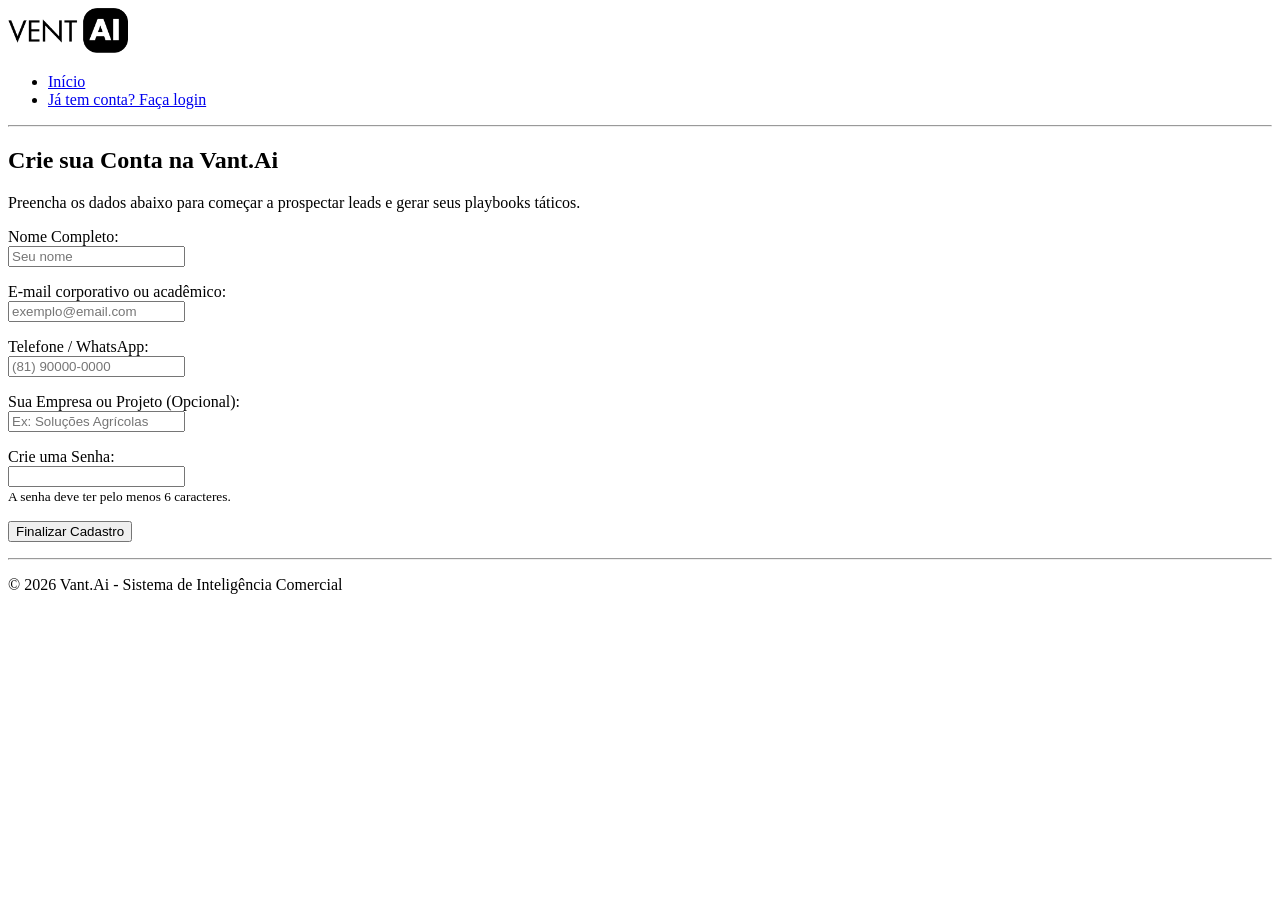
==== cadastro.html @ 5d200980 "Add files via upload" ====
<!DOCTYPE html>
<html lang="pt-BR">
<head>
    <meta charset="UTF-8">
    <title>Vant.Ai - Cadastro de Vendedor</title>
</head>
<body>

    <header>
        <img src="imagens/logo.png" width="120">
        
        <nav>
            <ul>
                <li><a href="index.html">Início</a></li>
                <li><a href="login.html">Já tem conta? Faça login</a></li>
            </ul>
        </nav>
    </header>

    <hr>

    <main>
        <section>
            <h2>Crie sua Conta na Vant.Ai</h2>
            <p>Preencha os dados abaixo para começar a prospectar leads e gerar seus playbooks táticos.</p>

            <form action="login.html" method="GET">
                <p>
                    <label for="nome">Nome Completo:</label><br>
                    <input type="text" id="nome" name="nome" required placeholder="Seu nome">
                </p>

                <p>
                    <label for="email">E-mail corporativo ou acadêmico:</label><br>
                    <input type="email" id="email" name="email" required placeholder="exemplo@email.com">
                </p>

                <p>
                    <label for="telefone">Telefone / WhatsApp:</label><br>
                    <input type="tel" id="telefone" name="telefone" required placeholder="(81) 90000-0000">
                </p>

                <p>
                    <label for="empresa">Sua Empresa ou Projeto (Opcional):</label><br>
                    <input type="text" id="empresa" name="empresa" placeholder="Ex: Soluções Agrícolas">
                </p>

                <p>
                    <label for="senha">Crie uma Senha:</label><br>
                    <input type="password" id="senha" name="senha" required minlength="6">
                    <br>
                    <small>A senha deve ter pelo menos 6 caracteres.</small>
                </p>

                <p>
                    <button type="submit">Finalizar Cadastro</button>
                </p>
            </form>
        </section>
    </main>

    <hr>

    <footer>
        <p>&copy; 2026 Vant.Ai - Sistema de Inteligência Comercial</p>
    </footer>

</body>
</html>
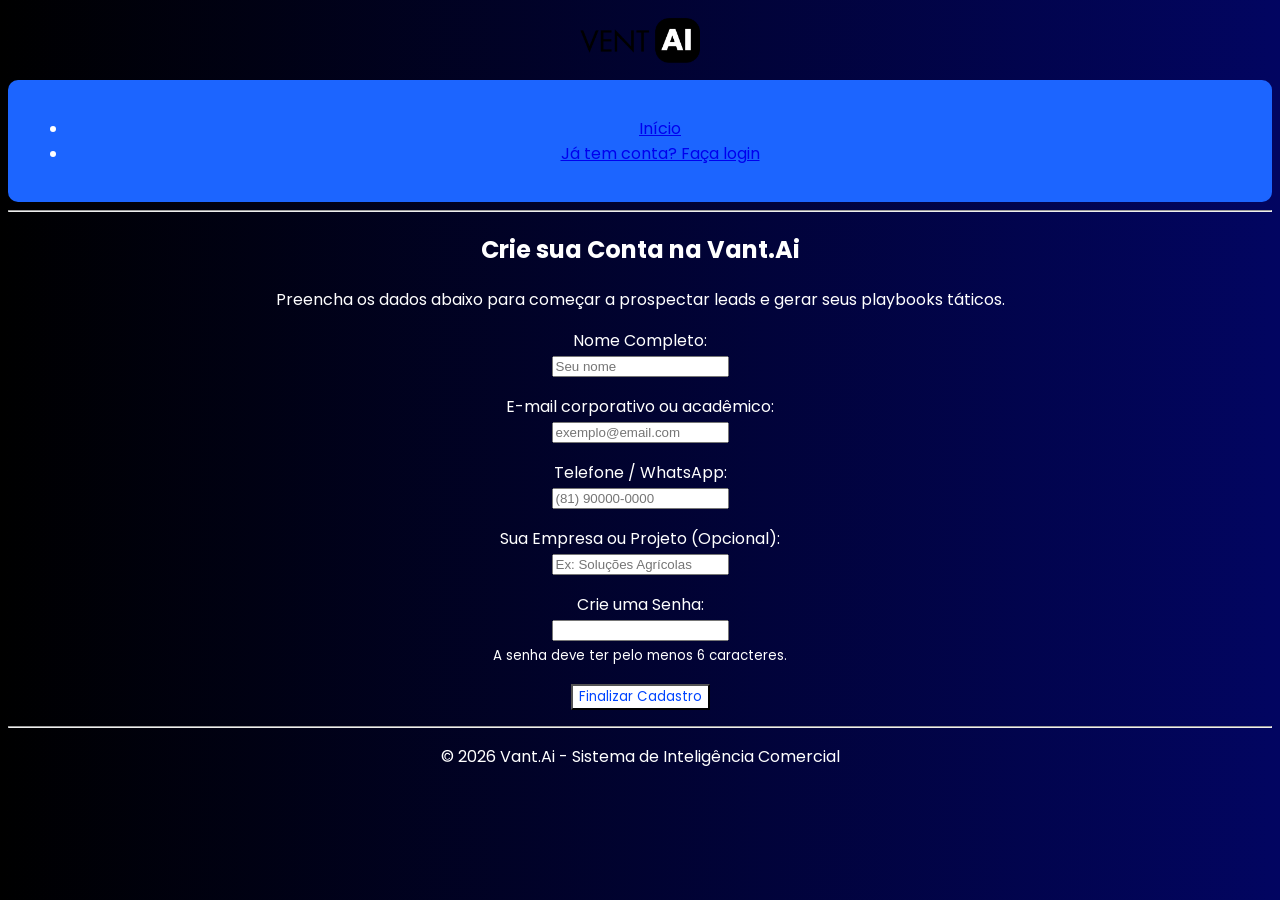
==== commit db9ca7e0: "Link stylesheet in cadastro.html Added a link to the stylesheet for better styling." ====
--- a/cadastro.html
+++ b/cadastro.html
@@ -3,6 +3,7 @@
 <head>
     <meta charset="UTF-8">
     <title>Vant.Ai - Cadastro de Vendedor</title>
+      <link rel="stylesheet" href="style.css">
 </head>
 <body>
 
@@ -66,4 +67,4 @@
     </footer>
 
 </body>
-</html>+</html>
--- a/style.css
+++ b/style.css
@@ -0,0 +1,41 @@
+@import url('https://fonts.googleapis.com/css2?family=Poppins:ital,wght@0,100;0,200;0,300;0,400;0,500;0,600;0,700;0,800;0,900;1,100;1,200;1,300;1,400;1,500;1,600;1,700;1,800;1,900&display=swap');
+
+nav{
+    background-color: #1c65ff;
+    padding: 20px;
+    color: white;
+    border-radius: 10px;
+}
+body{
+    background-image: linear-gradient(to left, #020561,#000000);
+    background-attachment: fixed;
+    color: white;
+    font-family: 'Poppins';
+    text-align: center;
+}
+ul{
+    color: white;
+    text
+}
+
+
+button{
+    font-family: 'Poppins';
+    color: #0044ff;
+    background-color: rgb(255,255,255);
+    border-radios: 8px;
+}
+
+ table{
+     margin: 10px;
+         text-align: center;
+     margin-left: auto;
+     mergin-right: auto;
+ }
+main{
+    text-align: center;
+}
+
+img {
+    padding: 10px;
+}
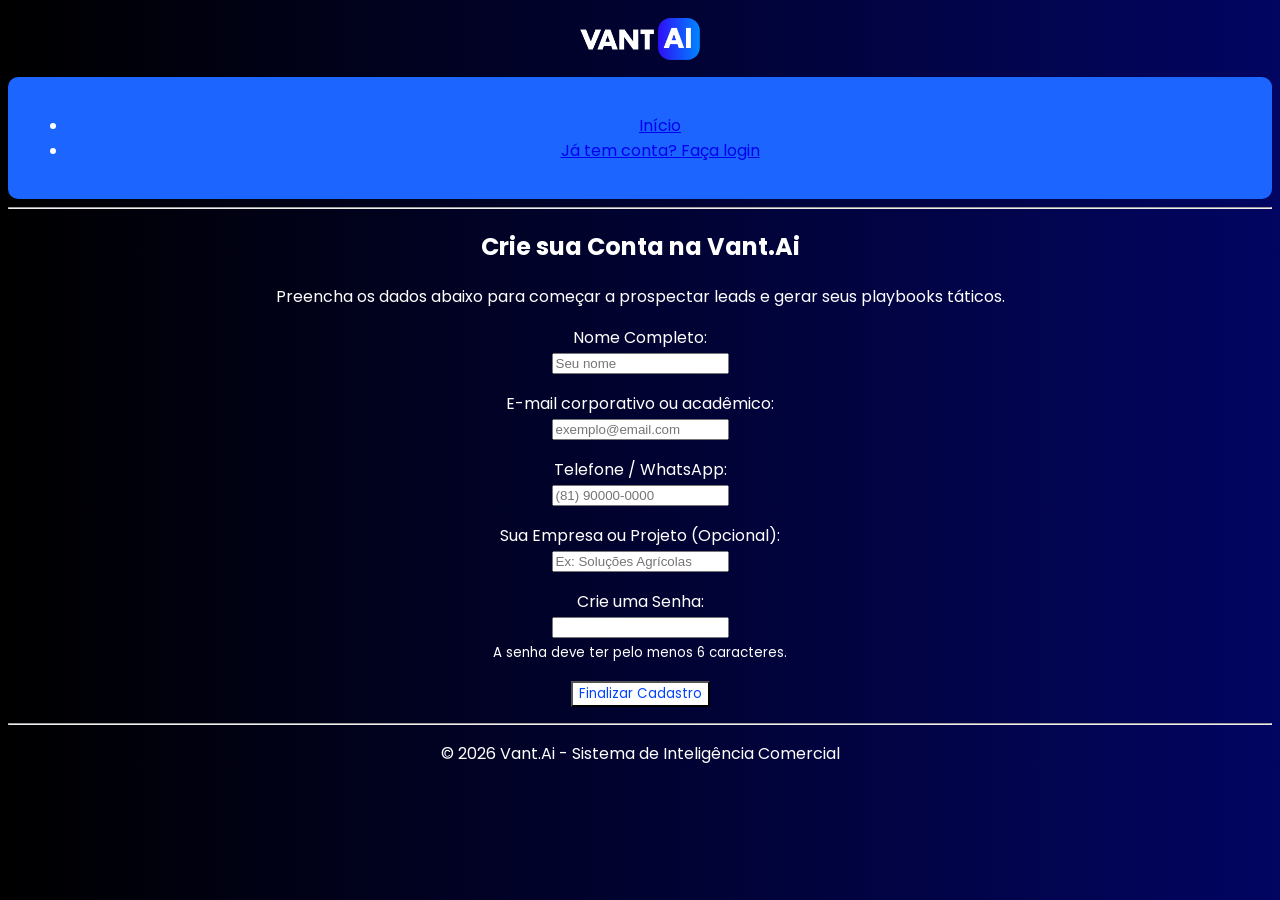
==== commit 08089336: "Update logo image in cadastro.html" ====
--- a/cadastro.html
+++ b/cadastro.html
@@ -8,7 +8,7 @@
 <body>
 
     <header>
-        <img src="imagens/logo.png" width="120">
+        <img src="imagens/ventaiAtivo 3.png" width="120">
         
         <nav>
             <ul>
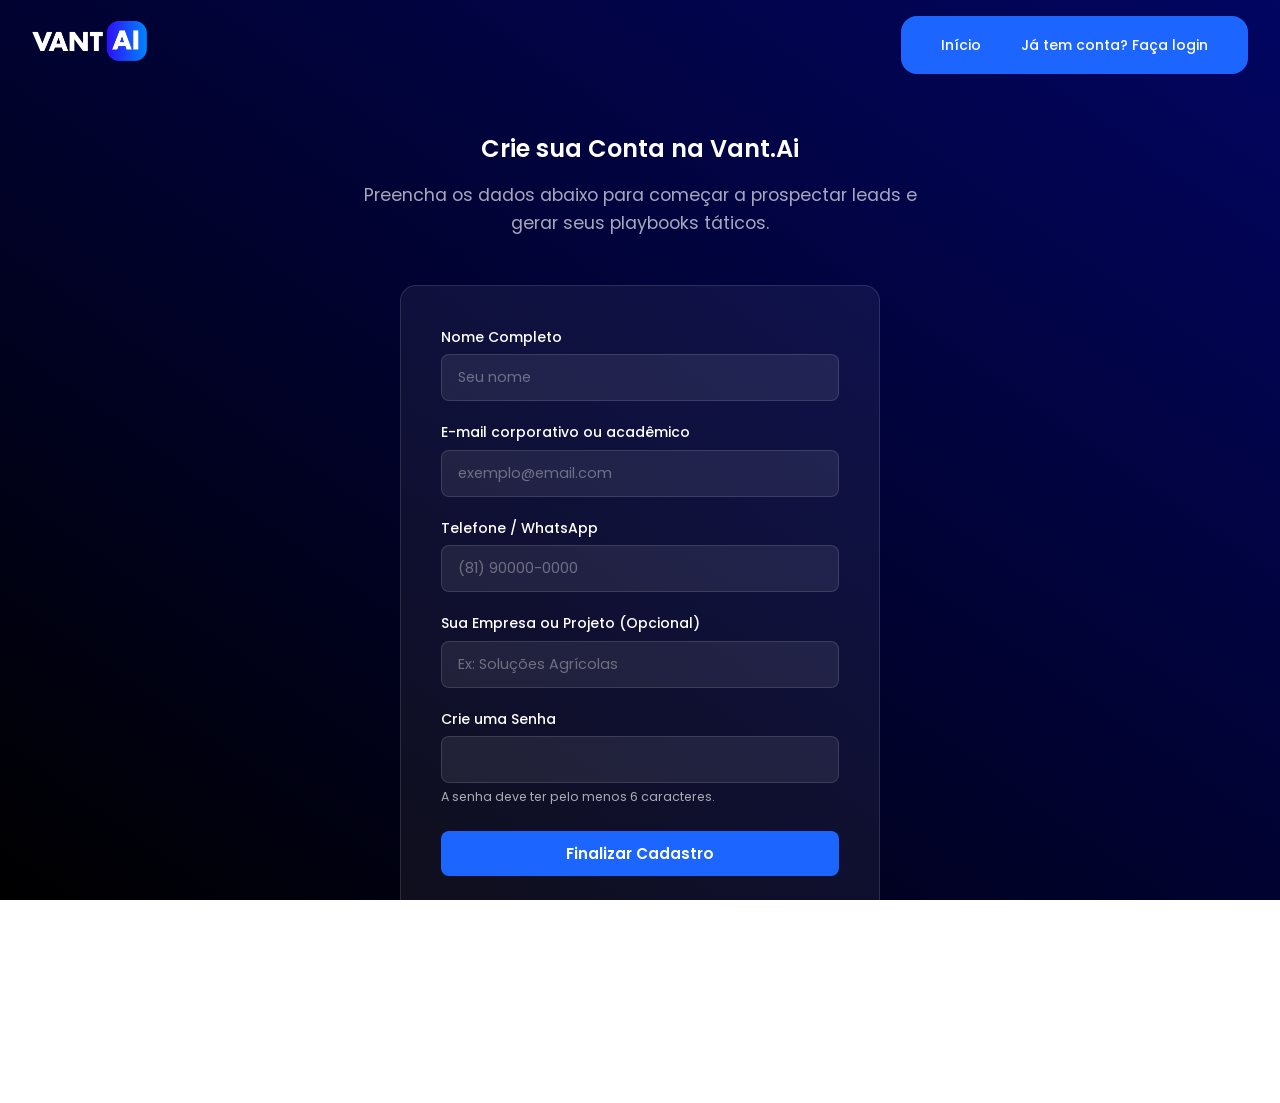
==== commit 2cca19bc: "Melhorias com CSS / Estrutura de html / UX/UI" ====
--- a/cadastro.html
+++ b/cadastro.html
@@ -1,70 +1,70 @@
-<!DOCTYPE html>
-<html lang="pt-BR">
-<head>
-    <meta charset="UTF-8">
-    <title>Vant.Ai - Cadastro de Vendedor</title>
-      <link rel="stylesheet" href="style.css">
-</head>
-<body>
-
-    <header>
-        <img src="imagens/ventaiAtivo 3.png" width="120">
-        
-        <nav>
-            <ul>
-                <li><a href="index.html">Início</a></li>
-                <li><a href="login.html">Já tem conta? Faça login</a></li>
-            </ul>
-        </nav>
-    </header>
-
-    <hr>
-
-    <main>
-        <section>
-            <h2>Crie sua Conta na Vant.Ai</h2>
-            <p>Preencha os dados abaixo para começar a prospectar leads e gerar seus playbooks táticos.</p>
-
-            <form action="login.html" method="GET">
-                <p>
-                    <label for="nome">Nome Completo:</label><br>
-                    <input type="text" id="nome" name="nome" required placeholder="Seu nome">
-                </p>
-
-                <p>
-                    <label for="email">E-mail corporativo ou acadêmico:</label><br>
-                    <input type="email" id="email" name="email" required placeholder="exemplo@email.com">
-                </p>
-
-                <p>
-                    <label for="telefone">Telefone / WhatsApp:</label><br>
-                    <input type="tel" id="telefone" name="telefone" required placeholder="(81) 90000-0000">
-                </p>
-
-                <p>
-                    <label for="empresa">Sua Empresa ou Projeto (Opcional):</label><br>
-                    <input type="text" id="empresa" name="empresa" placeholder="Ex: Soluções Agrícolas">
-                </p>
-
-                <p>
-                    <label for="senha">Crie uma Senha:</label><br>
-                    <input type="password" id="senha" name="senha" required minlength="6">
-                    <br>
-                    <small>A senha deve ter pelo menos 6 caracteres.</small>
-                </p>
-
-                <p>
-                    <button type="submit">Finalizar Cadastro</button>
-                </p>
-            </form>
-        </section>
-    </main>
-
-    <hr>
-
-    <footer>
-        <p>&copy; 2026 Vant.Ai - Sistema de Inteligência Comercial</p>
-    </footer>
-
-</body>
-</html>
+<!DOCTYPE html>
+<html lang="pt-BR">
+<head>
+    <meta charset="UTF-8">
+    <meta name="viewport" content="width=device-width, initial-scale=1.0">
+    <title>Vant.Ai - Cadastro de Vendedor</title>
+    <link rel="shortcut icon" href="imagens/new.png" type="image/x-icon">
+    <link rel="stylesheet" href="style.css">
+</head>
+<body>
+
+    <header>
+        <a href="index.html">
+            <img src="imagens/ventaiAtivo 3.png" alt="Vant.Ai" width="120">
+        </a>
+        <nav>
+            <ul>
+                <li><a href="index.html">Início</a></li>
+                <li><a href="login.html">Já tem conta? Faça login</a></li>
+            </ul>
+        </nav>
+    </header>
+
+    <main>
+        <section class="text-center">
+            <h2>Crie sua Conta na Vant.Ai</h2>
+            <p>Preencha os dados abaixo para começar a prospectar leads e gerar seus playbooks táticos.</p>
+        </section>
+
+        <div class="form-card">
+            <form action="login.html" method="GET">
+                <div class="form-group">
+                    <label for="nome">Nome Completo</label>
+                    <input type="text" id="nome" name="nome" required placeholder="Seu nome">
+                </div>
+
+                <div class="form-group">
+                    <label for="email">E-mail corporativo ou acadêmico</label>
+                    <input type="email" id="email" name="email" required placeholder="exemplo@email.com">
+                </div>
+
+                <div class="form-group">
+                    <label for="telefone">Telefone / WhatsApp</label>
+                    <input type="tel" id="telefone" name="telefone" required placeholder="(81) 90000-0000">
+                </div>
+
+                <div class="form-group">
+                    <label for="empresa">Sua Empresa ou Projeto (Opcional)</label>
+                    <input type="text" id="empresa" name="empresa" placeholder="Ex: Soluções Agrícolas">
+                </div>
+
+                <div class="form-group">
+                    <label for="senha">Crie uma Senha</label>
+                    <input type="password" id="senha" name="senha" required minlength="6">
+                    <small>A senha deve ter pelo menos 6 caracteres.</small>
+                </div>
+
+                <div class="form-actions">
+                    <button type="submit" class="btn btn-primary" style="width:100%">Finalizar Cadastro</button>
+                </div>
+            </form>
+        </div>
+    </main>
+
+    <footer>
+        <p>&copy; 2026 Vant.Ai - Sistema de Inteligência Comercial</p>
+    </footer>
+
+</body>
+</html>
--- a/style.css
+++ b/style.css
@@ -1,41 +1,680 @@
-@import url('https://fonts.googleapis.com/css2?family=Poppins:ital,wght@0,100;0,200;0,300;0,400;0,500;0,600;0,700;0,800;0,900;1,100;1,200;1,300;1,400;1,500;1,600;1,700;1,800;1,900&display=swap');
-
-nav{
-    background-color: #1c65ff;
-    padding: 20px;
-    color: white;
-    border-radius: 10px;
-}
-body{
-    background-image: linear-gradient(to left, #020561,#000000);
+@import url('https://fonts.googleapis.com/css2?family=Poppins:wght@300;400;500;600;700&display=swap');
+
+/* ===== Design Tokens ===== */
+:root {
+    --color-primary: #1c65ff;
+    --color-primary-hover: #0044ff;
+    --color-primary-light: rgba(28, 101, 255, 0.15);
+    --color-bg-start: #020561;
+    --color-bg-end: #000000;
+    --color-surface: rgba(255, 255, 255, 0.06);
+    --color-surface-hover: rgba(255, 255, 255, 0.10);
+    --color-border: rgba(255, 255, 255, 0.12);
+    --color-text: #ffffff;
+    --color-text-muted: rgba(255, 255, 255, 0.65);
+    --color-text-on-primary: #ffffff;
+    --radius-sm: 8px;
+    --radius-md: 12px;
+    --radius-lg: 16px;
+    --shadow: 0 4px 24px rgba(0, 0, 0, 0.3);
+    --transition: 0.2s ease;
+}
+
+/* ===== Reset & Base ===== */
+*, *::before, *::after {
+    box-sizing: border-box;
+    margin: 0;
+    padding: 0;
+}
+
+body {
+    background-image: linear-gradient(to bottom left, var(--color-bg-start), var(--color-bg-end));
     background-attachment: fixed;
-    color: white;
-    font-family: 'Poppins';
+    min-height: 100vh;
+    color: var(--color-text);
+    font-family: 'Poppins', sans-serif;
+    font-size: 16px;
+    line-height: 1.6;
+    -webkit-font-smoothing: antialiased;
+}
+
+a {
+    color: var(--color-primary);
+    text-decoration: none;
+    transition: color var(--transition);
+}
+
+a:hover, a:focus-visible {
+    color: #5a94ff;
+}
+
+img {
+    max-width: 100%;
+    height: auto;
+}
+
+ul, ol {
+    list-style: none;
+}
+
+/* ===== Layout Container ===== */
+.container {
+    width: 100%;
+    max-width: 960px;
+    margin: 0 auto;
+    padding: 0 24px;
+}
+
+/* ===== Header & Nav ===== */
+header {
+    padding: 16px 32px;
+    display: flex;
+    align-items: center;
+    justify-content: space-between;
+    gap: 24px;
+    flex-wrap: wrap;
+}
+
+header > img,
+header > a > img {
+    height: 40px;
+    width: auto;
+    flex-shrink: 0;
+}
+
+nav {
+    background-color: var(--color-primary);
+    padding: 10px 24px;
+    border-radius: var(--radius-lg);
+}
+
+nav ul {
+    display: flex;
+    align-items: center;
+    gap: 8px;
+    flex-wrap: wrap;
+}
+
+nav ul li a {
+    color: var(--color-text-on-primary);
+    padding: 8px 16px;
+    border-radius: var(--radius-sm);
+    font-size: 0.875rem;
+    font-weight: 500;
+    transition: background var(--transition);
+    display: inline-block;
+}
+
+nav ul li a:hover,
+nav ul li a:focus-visible {
+    background: rgba(255, 255, 255, 0.2);
+    color: #fff;
+}
+
+nav ul li strong {
+    color: rgba(255, 255, 255, 0.7);
+    padding: 8px 16px;
+    font-size: 0.875rem;
+    font-weight: 500;
+}
+
+/* ===== Main Content ===== */
+main {
+    max-width: 960px;
+    margin: 0 auto;
+    padding: 40px 24px 60px;
+}
+
+section {
+    margin-bottom: 48px;
+}
+
+/* ===== Typography ===== */
+h1 {
+    font-size: 2.25rem;
+    font-weight: 700;
+    line-height: 1.2;
+    margin-bottom: 16px;
+}
+
+h2 {
+    font-size: 1.5rem;
+    font-weight: 600;
+    margin-bottom: 12px;
+}
+
+h3 {
+    font-size: 1.25rem;
+    font-weight: 600;
+    margin-bottom: 8px;
+}
+
+h4 {
+    font-size: 1.05rem;
+    font-weight: 600;
+    margin-bottom: 4px;
+}
+
+main > section:first-child > p:first-of-type {
+    font-size: 1.1rem;
+    color: var(--color-text-muted);
+    max-width: 600px;
+    margin: 0 auto 24px;
+}
+
+/* ===== Hero Section (index) ===== */
+.hero {
     text-align: center;
-}
-ul{
-    color: white;
-    text
-}
-
-
-button{
-    font-family: 'Poppins';
-    color: #0044ff;
-    background-color: rgb(255,255,255);
-    border-radios: 8px;
-}
-
- table{
-     margin: 10px;
-         text-align: center;
-     margin-left: auto;
-     mergin-right: auto;
- }
-main{
+    padding: 60px 0 40px;
+}
+
+.hero h1 {
+    font-size: 2.5rem;
+    max-width: 700px;
+    margin: 0 auto 16px;
+}
+
+.hero p {
+    font-size: 1.1rem;
+    color: var(--color-text-muted);
+    max-width: 560px;
+    margin: 0 auto 32px;
+}
+
+/* ===== Buttons ===== */
+.btn {
+    display: inline-block;
+    font-family: 'Poppins', sans-serif;
+    font-weight: 600;
+    font-size: 0.95rem;
+    padding: 12px 28px;
+    border-radius: var(--radius-sm);
+    border: none;
+    cursor: pointer;
+    transition: all var(--transition);
     text-align: center;
-}
-
-img {
-    padding: 10px;
-}
+    line-height: 1.4;
+}
+
+.btn-primary {
+    background: var(--color-primary);
+    color: #fff;
+}
+
+.btn-primary:hover, .btn-primary:focus-visible {
+    background: var(--color-primary-hover);
+    box-shadow: 0 4px 20px rgba(28, 101, 255, 0.4);
+    transform: translateY(-1px);
+    color: #fff;
+}
+
+.btn-white {
+    background: #fff;
+    color: var(--color-primary);
+}
+
+.btn-white:hover, .btn-white:focus-visible {
+    background: #e8eeff;
+    box-shadow: 0 4px 20px rgba(255, 255, 255, 0.2);
+    transform: translateY(-1px);
+    color: var(--color-primary);
+}
+
+.btn-outline {
+    background: transparent;
+    color: #fff;
+    border: 1.5px solid var(--color-border);
+}
+
+.btn-outline:hover, .btn-outline:focus-visible {
+    border-color: var(--color-primary);
+    background: var(--color-primary-light);
+    color: #fff;
+}
+
+.btn-sm {
+    padding: 8px 18px;
+    font-size: 0.85rem;
+}
+
+/* ===== Cards ===== */
+.card {
+    background: var(--color-surface);
+    border: 1px solid var(--color-border);
+    border-radius: var(--radius-md);
+    padding: 28px;
+    transition: all var(--transition);
+}
+
+.card:hover {
+    background: var(--color-surface-hover);
+    border-color: rgba(28, 101, 255, 0.3);
+    box-shadow: var(--shadow);
+}
+
+.card h4 {
+    margin-bottom: 8px;
+}
+
+.card p {
+    color: var(--color-text-muted);
+    font-size: 0.9rem;
+    margin-bottom: 16px;
+}
+
+.cards-grid {
+    display: grid;
+    grid-template-columns: repeat(auto-fit, minmax(280px, 1fr));
+    gap: 20px;
+    margin-top: 20px;
+}
+
+/* ===== Stats ===== */
+.stats-grid {
+    display: grid;
+    grid-template-columns: repeat(auto-fit, minmax(180px, 1fr));
+    gap: 16px;
+    margin: 24px 0;
+}
+
+.stat-card {
+    background: var(--color-surface);
+    border: 1px solid var(--color-border);
+    border-radius: var(--radius-md);
+    padding: 24px;
+    text-align: center;
+}
+
+.stat-card .stat-value {
+    font-size: 2rem;
+    font-weight: 700;
+    color: var(--color-primary);
+    display: block;
+}
+
+.stat-card .stat-label {
+    font-size: 0.85rem;
+    color: var(--color-text-muted);
+    margin-top: 4px;
+}
+
+/* ===== Forms ===== */
+.form-card {
+    background: var(--color-surface);
+    border: 1px solid var(--color-border);
+    border-radius: var(--radius-lg);
+    padding: 40px;
+    max-width: 480px;
+    margin: 0 auto;
+    text-align: left;
+}
+
+.form-group {
+    margin-bottom: 20px;
+}
+
+.form-group label {
+    display: block;
+    font-size: 0.875rem;
+    font-weight: 500;
+    margin-bottom: 6px;
+    color: var(--color-text);
+}
+
+.form-group small {
+    display: block;
+    font-size: 0.78rem;
+    color: var(--color-text-muted);
+    margin-top: 4px;
+}
+
+input[type="text"],
+input[type="email"],
+input[type="password"],
+input[type="tel"],
+select,
+textarea {
+    width: 100%;
+    padding: 12px 16px;
+    font-family: 'Poppins', sans-serif;
+    font-size: 0.9rem;
+    color: #fff;
+    background: rgba(255, 255, 255, 0.08);
+    border: 1.5px solid var(--color-border);
+    border-radius: var(--radius-sm);
+    outline: none;
+    transition: border-color var(--transition), box-shadow var(--transition);
+}
+
+input::placeholder,
+textarea::placeholder {
+    color: rgba(255, 255, 255, 0.35);
+}
+
+input:focus,
+select:focus,
+textarea:focus {
+    border-color: var(--color-primary);
+    box-shadow: 0 0 0 3px rgba(28, 101, 255, 0.25);
+}
+
+select {
+    cursor: pointer;
+    appearance: none;
+    background-image: url("data:image/svg+xml,%3Csvg width='12' height='8' viewBox='0 0 12 8' fill='none' xmlns='http://www.w3.org/2000/svg'%3E%3Cpath d='M1 1.5L6 6.5L11 1.5' stroke='rgba(255,255,255,0.5)' stroke-width='1.5' stroke-linecap='round' stroke-linejoin='round'/%3E%3C/svg%3E");
+    background-repeat: no-repeat;
+    background-position: right 14px center;
+    padding-right: 40px;
+}
+
+select option {
+    background: #1a1a3e;
+    color: #fff;
+}
+
+textarea {
+    resize: vertical;
+    min-height: 100px;
+}
+
+fieldset {
+    border: 1px solid var(--color-border);
+    border-radius: var(--radius-md);
+    padding: 20px 24px;
+    margin-bottom: 20px;
+}
+
+fieldset legend {
+    font-size: 0.95rem;
+    font-weight: 600;
+    padding: 0 8px;
+}
+
+fieldset .radio-option {
+    display: flex;
+    align-items: flex-start;
+    gap: 10px;
+    padding: 8px 0;
+}
+
+fieldset .radio-option input[type="radio"] {
+    margin-top: 4px;
+    accent-color: var(--color-primary);
+}
+
+.form-actions {
+    margin-top: 24px;
+    text-align: center;
+}
+
+.form-footer {
+    text-align: center;
+    margin-top: 16px;
+    font-size: 0.875rem;
+}
+
+.form-footer a {
+    color: var(--color-text-muted);
+}
+
+.form-footer a:hover {
+    color: #fff;
+}
+
+/* ===== Table ===== */
+.table-wrapper {
+    overflow-x: auto;
+    border-radius: var(--radius-md);
+    border: 1px solid var(--color-border);
+    margin: 20px 0;
+}
+
+table {
+    width: 100%;
+    border-collapse: collapse;
+    text-align: left;
+}
+
+thead {
+    background: rgba(28, 101, 255, 0.15);
+}
+
+th {
+    padding: 14px 20px;
+    font-size: 0.8rem;
+    font-weight: 600;
+    text-transform: uppercase;
+    letter-spacing: 0.5px;
+    color: var(--color-text-muted);
+}
+
+td {
+    padding: 16px 20px;
+    border-top: 1px solid var(--color-border);
+    vertical-align: middle;
+    font-size: 0.9rem;
+}
+
+tbody tr:hover {
+    background: var(--color-surface-hover);
+}
+
+td small {
+    color: var(--color-text-muted);
+    display: block;
+    margin-top: 2px;
+}
+
+/* ===== Steps (index) ===== */
+.steps {
+    text-align: left;
+    max-width: 520px;
+    margin: 0 auto;
+    counter-reset: step-counter;
+}
+
+.steps li {
+    display: flex;
+    align-items: flex-start;
+    gap: 16px;
+    padding: 16px 0;
+    counter-increment: step-counter;
+}
+
+.steps li::before {
+    content: counter(step-counter);
+    flex-shrink: 0;
+    width: 36px;
+    height: 36px;
+    background: var(--color-primary);
+    color: #fff;
+    font-weight: 700;
+    font-size: 0.9rem;
+    border-radius: 50%;
+    display: flex;
+    align-items: center;
+    justify-content: center;
+}
+
+/* ===== Playbook Result ===== */
+.playbook-section {
+    background: var(--color-surface);
+    border: 1px solid var(--color-border);
+    border-radius: var(--radius-md);
+    padding: 28px;
+    margin-bottom: 20px;
+    text-align: left;
+}
+
+.playbook-section h2 {
+    color: var(--color-primary);
+    font-size: 1.15rem;
+    margin-bottom: 12px;
+}
+
+.playbook-section p {
+    color: var(--color-text-muted);
+    line-height: 1.7;
+}
+
+.playbook-section ul {
+    margin-top: 8px;
+}
+
+.playbook-section ul li {
+    padding: 8px 0;
+    padding-left: 16px;
+    position: relative;
+    color: var(--color-text-muted);
+}
+
+.playbook-section ul li::before {
+    content: '';
+    position: absolute;
+    left: 0;
+    top: 16px;
+    width: 6px;
+    height: 6px;
+    background: var(--color-primary);
+    border-radius: 50%;
+}
+
+.playbook-meta {
+    display: flex;
+    gap: 24px;
+    flex-wrap: wrap;
+    margin-bottom: 32px;
+    font-size: 0.9rem;
+    color: var(--color-text-muted);
+}
+
+.playbook-actions {
+    display: flex;
+    gap: 12px;
+    flex-wrap: wrap;
+    justify-content: center;
+    margin-top: 32px;
+}
+
+/* ===== Filter Bar ===== */
+.filter-bar {
+    display: flex;
+    align-items: center;
+    gap: 12px;
+    flex-wrap: wrap;
+    margin-top: 24px;
+}
+
+.filter-bar label {
+    font-size: 0.9rem;
+    font-weight: 500;
+}
+
+.filter-bar select {
+    width: auto;
+    min-width: 180px;
+}
+
+/* ===== Footer ===== */
+footer {
+    text-align: center;
+    padding: 32px 24px;
+    border-top: 1px solid var(--color-border);
+    margin-top: 40px;
+}
+
+footer p {
+    font-size: 0.8rem;
+    color: var(--color-text-muted);
+}
+
+/* ===== Utilities ===== */
+.text-center {
+    text-align: center;
+}
+
+.mt-sm { margin-top: 8px; }
+.mt-md { margin-top: 16px; }
+.mt-lg { margin-top: 32px; }
+
+/* ===== Responsive ===== */
+@media (max-width: 768px) {
+    header {
+        flex-direction: column;
+        align-items: center;
+        padding: 16px;
+    }
+
+    nav {
+        width: 100%;
+        padding: 8px 12px;
+    }
+
+    nav ul {
+        justify-content: center;
+        gap: 4px;
+    }
+
+    nav ul li a {
+        padding: 6px 12px;
+        font-size: 0.8rem;
+    }
+
+    h1 {
+        font-size: 1.75rem;
+    }
+
+    .hero h1 {
+        font-size: 1.85rem;
+    }
+
+    main {
+        padding: 24px 16px 40px;
+    }
+
+    .form-card {
+        padding: 24px;
+    }
+
+    .stats-grid {
+        grid-template-columns: 1fr;
+    }
+
+    .cards-grid {
+        grid-template-columns: 1fr;
+    }
+
+    th, td {
+        padding: 10px 12px;
+        font-size: 0.82rem;
+    }
+
+    .playbook-section {
+        padding: 20px;
+    }
+}
+
+@media (max-width: 480px) {
+    nav ul {
+        flex-direction: column;
+        align-items: stretch;
+        text-align: center;
+    }
+
+    .filter-bar {
+        flex-direction: column;
+        align-items: stretch;
+    }
+
+    .filter-bar select {
+        width: 100%;
+    }
+
+    .playbook-actions {
+        flex-direction: column;
+    }
+
+    .playbook-actions .btn {
+        width: 100%;
+    }
+}
